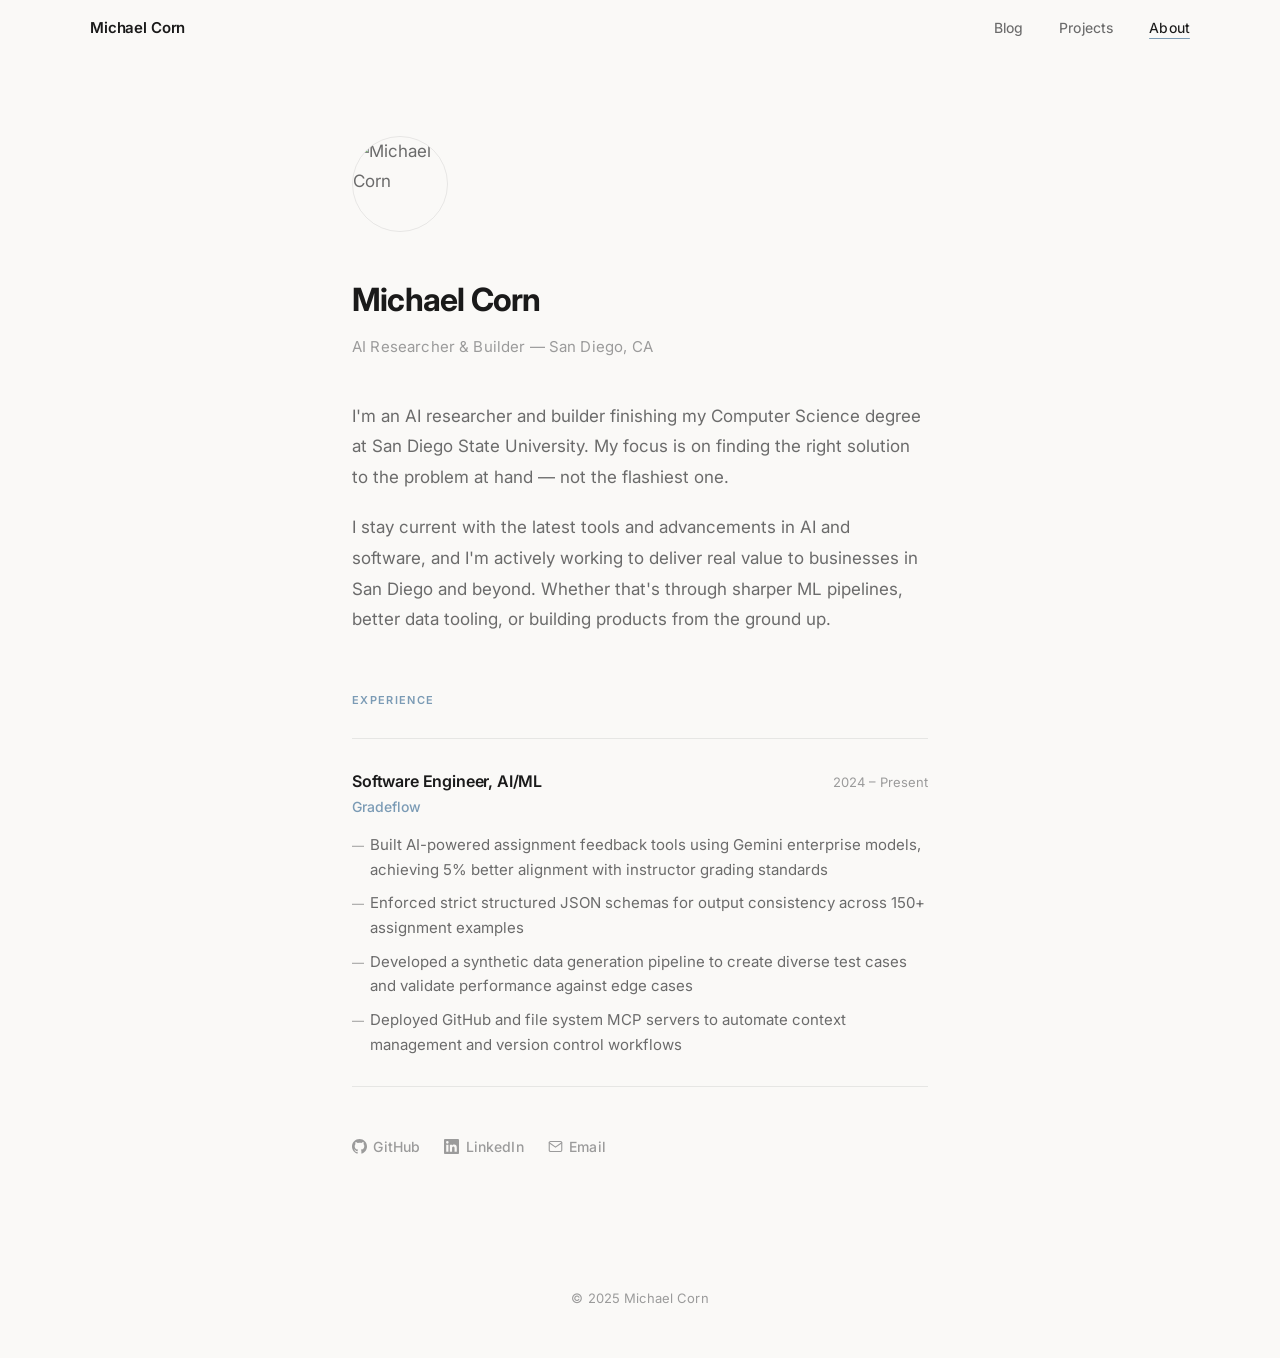
==== about.html @ 317a39fe "Added headshot to about me" ====
<!DOCTYPE html>
<html lang="en">
<head>
  <meta charset="UTF-8" />
  <meta name="viewport" content="width=device-width, initial-scale=1.0" />
  <title>About — Michael Corn</title>
  <meta name="description" content="About Michael Corn — AI researcher and builder, senior CS student at SDSU." />
  <link rel="stylesheet" href="style.css" />
</head>
<body>

  <!-- Navigation -->
  <nav class="nav scrolled" id="nav">
    <div class="nav-inner">
      <a href="index.html" class="nav-wordmark">Michael Corn</a>
      <ul class="nav-links">
        <li><a href="blog.html">Blog</a></li>
        <li><a href="projects.html">Projects</a></li>
        <li><a href="about.html" class="active">About</a></li>
      </ul>
    </div>
  </nav>

  <main class="page">
    <div class="about-wrap">

      <img src="IMG_3581.JPG" alt="Michael Corn" class="about-photo" />

      <h1 class="about-name">Michael Corn</h1>
      <p class="about-title">AI Researcher &amp; Builder &mdash; San Diego, CA</p>

      <div class="about-bio">
        <p>
          I'm an AI researcher and builder finishing my Computer Science degree at San Diego State University. My focus is on finding the right solution to the problem at hand — not the flashiest one.
        </p>
        <p>
          I stay current with the latest tools and advancements in AI and software, and I'm actively working to deliver real value to businesses in San Diego and beyond. Whether that's through sharper ML pipelines, better data tooling, or building products from the ground up.
        </p>
      </div>

      <!-- Experience -->
      <div class="experience-section">
        <p class="experience-label">Experience</p>

        <div class="experience-item">
          <div class="experience-header">
            <div>
              <div class="experience-role">Software Engineer, AI/ML</div>
              <div class="experience-company">Gradeflow</div>
            </div>
            <span class="experience-date">2024 &ndash; Present</span>
          </div>
          <ul class="experience-bullets">
            <li>Built AI-powered assignment feedback tools using Gemini enterprise models, achieving 5% better alignment with instructor grading standards</li>
            <li>Enforced strict structured JSON schemas for output consistency across 150+ assignment examples</li>
            <li>Developed a synthetic data generation pipeline to create diverse test cases and validate performance against edge cases</li>
            <li>Deployed GitHub and file system MCP servers to automate context management and version control workflows</li>
          </ul>
        </div>

      </div>

      <!-- Social / Contact -->
      <div class="social-links">
        <a class="social-link" href="https://github.com/mcorn02" target="_blank" rel="noopener noreferrer">
          <svg width="15" height="15" viewBox="0 0 24 24" fill="currentColor">
            <path d="M12 0C5.374 0 0 5.373 0 12c0 5.302 3.438 9.8 8.207 11.387.599.111.793-.261.793-.577v-2.234c-3.338.726-4.033-1.416-4.033-1.416-.546-1.387-1.333-1.756-1.333-1.756-1.089-.745.083-.729.083-.729 1.205.084 1.839 1.237 1.839 1.237 1.07 1.834 2.807 1.304 3.492.997.107-.775.418-1.305.762-1.604-2.665-.305-5.467-1.334-5.467-5.931 0-1.311.469-2.381 1.236-3.221-.124-.303-.535-1.524.117-3.176 0 0 1.008-.322 3.301 1.23A11.509 11.509 0 0112 5.803c1.02.005 2.047.138 3.006.404 2.291-1.552 3.297-1.23 3.297-1.23.653 1.653.242 2.874.118 3.176.77.84 1.235 1.911 1.235 3.221 0 4.609-2.807 5.624-5.479 5.921.43.372.823 1.102.823 2.222v3.293c0 .319.192.694.801.576C20.566 21.797 24 17.3 24 12c0-6.627-5.373-12-12-12z"/>
          </svg>
          GitHub
        </a>
        <a class="social-link" href="https://linkedin.com/in/michael-corn" target="_blank" rel="noopener noreferrer">
          <svg width="15" height="15" viewBox="0 0 24 24" fill="currentColor">
            <path d="M20.447 20.452h-3.554v-5.569c0-1.328-.027-3.037-1.852-3.037-1.853 0-2.136 1.445-2.136 2.939v5.667H9.351V9h3.414v1.561h.046c.477-.9 1.637-1.85 3.37-1.85 3.601 0 4.267 2.37 4.267 5.455v6.286zM5.337 7.433a2.062 2.062 0 01-2.063-2.065 2.064 2.064 0 112.063 2.065zm1.782 13.019H3.555V9h3.564v11.452zM22.225 0H1.771C.792 0 0 .774 0 1.729v20.542C0 23.227.792 24 1.771 24h20.451C23.2 24 24 23.227 24 22.271V1.729C24 .774 23.2 0 22.222 0h.003z"/>
          </svg>
          LinkedIn
        </a>
        <a class="social-link" href="michaelcorn02@gmail.com">
          <svg width="15" height="15" viewBox="0 0 24 24" fill="none" stroke="currentColor" stroke-width="1.8" stroke-linecap="round" stroke-linejoin="round">
            <path d="M4 4h16c1.1 0 2 .9 2 2v12c0 1.1-.9 2-2 2H4c-1.1 0-2-.9-2-2V6c0-1.1.9-2 2-2z"/>
            <polyline points="22,6 12,13 2,6"/>
          </svg>
          Email
        </a>
      </div>

    </div>
  </main>

  <footer>
    &copy; 2025 Michael Corn
  </footer>

  <script>
    const nav = document.getElementById('nav');
    window.addEventListener('scroll', () => {
      nav.classList.toggle('scrolled', window.scrollY > 10);
    });
  </script>

</body>
</html>
---- style.css ----
/* ============================================================
   Michael Corn — Portfolio
   Design: Minimalist, warm off-white, dusty blue accent
   Font: Inter (Google Fonts)
   ============================================================ */

@import url('https://fonts.googleapis.com/css2?family=Inter:wght@300;400;500;600;700&display=swap');

/* ── Reset & Base ────────────────────────────────────────── */

*, *::before, *::after {
  box-sizing: border-box;
  margin: 0;
  padding: 0;
}

:root {
  --bg:          #FAF9F7;
  --surface:     rgba(250, 249, 247, 0.82);
  --text-head:   #1A1A1A;
  --text-body:   #6B6B6B;
  --text-muted:  #9B9B9B;
  --accent:      #7B9BB5;
  --accent-soft: rgba(123, 155, 181, 0.12);
  --border:      rgba(0, 0, 0, 0.08);
  --radius:      10px;
  --nav-h:       56px;
  --max-w:       1100px;
  --max-w-prose: 640px;
}

html {
  scroll-behavior: smooth;
}

body {
  font-family: 'Inter', -apple-system, BlinkMacSystemFont, sans-serif;
  background-color: var(--bg);
  color: var(--text-body);
  font-size: 17px;
  line-height: 1.75;
  -webkit-font-smoothing: antialiased;
  min-height: 100vh;
}

a {
  color: inherit;
  text-decoration: none;
}

img {
  display: block;
  max-width: 100%;
}

/* ── Navigation ──────────────────────────────────────────── */

.nav {
  position: fixed;
  top: 0;
  left: 0;
  right: 0;
  height: var(--nav-h);
  z-index: 100;
  display: flex;
  align-items: center;
  padding: 0 2rem;
  transition: background 0.3s ease, backdrop-filter 0.3s ease;
}

.nav.scrolled {
  background: var(--surface);
  backdrop-filter: blur(14px);
  -webkit-backdrop-filter: blur(14px);
}

.nav-inner {
  width: 100%;
  max-width: var(--max-w);
  margin: 0 auto;
  display: flex;
  align-items: center;
  justify-content: space-between;
}

.nav-wordmark {
  font-size: 15px;
  font-weight: 600;
  letter-spacing: -0.01em;
  color: var(--text-head);
  transition: opacity 0.2s;
}

.nav-wordmark:hover {
  opacity: 0.65;
}

.nav-links {
  display: flex;
  gap: 2.25rem;
  list-style: none;
}

.nav-links a {
  font-size: 14px;
  font-weight: 450;
  color: var(--text-body);
  letter-spacing: 0.01em;
  transition: color 0.2s;
  position: relative;
}

.nav-links a:hover,
.nav-links a.active {
  color: var(--text-head);
}

.nav-links a.active::after {
  content: '';
  position: absolute;
  bottom: -3px;
  left: 0;
  right: 0;
  height: 1.5px;
  background: var(--accent);
  border-radius: 2px;
}

/* ── Page wrapper ────────────────────────────────────────── */

.page {
  padding-top: var(--nav-h);
  min-height: 100vh;
}

/* ── Hero (index) ────────────────────────────────────────── */

.hero {
  position: relative;
  display: flex;
  align-items: center;
  justify-content: center;
  min-height: 100vh;
  text-align: center;
  overflow: hidden;
  padding: 4rem 2rem;
}

/* Ambient blobs */
.blob-container {
  position: absolute;
  inset: 0;
  pointer-events: none;
  overflow: hidden;
}

.blob {
  position: absolute;
  border-radius: 50%;
  filter: blur(90px);
  opacity: 0.18;
  animation-timing-function: ease-in-out;
  animation-iteration-count: infinite;
  animation-direction: alternate;
}

.blob-1 {
  width: 480px;
  height: 480px;
  background: #7B9BB5;
  top: -80px;
  left: -100px;
  animation: blob-drift-1 14s infinite alternate;
}

.blob-2 {
  width: 420px;
  height: 420px;
  background: #B5C9D8;
  bottom: -60px;
  right: -80px;
  animation: blob-drift-2 18s infinite alternate;
}

.blob-3 {
  width: 300px;
  height: 300px;
  background: #C9B99A;
  top: 40%;
  left: 55%;
  animation: blob-drift-3 22s infinite alternate;
}

@keyframes blob-drift-1 {
  0%   { transform: translate(0, 0) scale(1); }
  50%  { transform: translate(60px, 40px) scale(1.08); }
  100% { transform: translate(20px, 80px) scale(0.95); }
}

@keyframes blob-drift-2 {
  0%   { transform: translate(0, 0) scale(1); }
  50%  { transform: translate(-50px, -30px) scale(1.1); }
  100% { transform: translate(-20px, -70px) scale(0.92); }
}

@keyframes blob-drift-3 {
  0%   { transform: translate(0, 0) scale(1); }
  50%  { transform: translate(30px, -50px) scale(1.05); }
  100% { transform: translate(-40px, 20px) scale(0.96); }
}

.hero-content {
  position: relative;
  z-index: 1;
}

.hero-greeting {
  font-size: clamp(2.8rem, 6vw, 4.5rem);
  font-weight: 700;
  color: var(--text-head);
  letter-spacing: -0.03em;
  line-height: 1.1;
  margin-bottom: 1.1rem;
}

.hero-sub {
  font-size: clamp(1rem, 2vw, 1.2rem);
  font-weight: 400;
  color: var(--text-body);
  letter-spacing: 0.01em;
}

.hero-accent-dot {
  display: inline-block;
  width: 6px;
  height: 6px;
  background: var(--accent);
  border-radius: 50%;
  margin-left: 2px;
  vertical-align: middle;
  position: relative;
  top: -2px;
}

/* ── Section layout ──────────────────────────────────────── */

.section {
  max-width: var(--max-w);
  margin: 0 auto;
  padding: 5rem 2rem;
}

.section-label {
  font-size: 11px;
  font-weight: 600;
  letter-spacing: 0.12em;
  text-transform: uppercase;
  color: var(--accent);
  margin-bottom: 2.5rem;
}

.section-title {
  font-size: clamp(1.8rem, 3vw, 2.5rem);
  font-weight: 700;
  color: var(--text-head);
  letter-spacing: -0.02em;
  margin-bottom: 3rem;
  line-height: 1.2;
}

/* ── Projects Grid ───────────────────────────────────────── */

.projects-grid {
  display: grid;
  grid-template-columns: repeat(2, 1fr);
  gap: 1.5rem;
}

.project-card {
  background: #fff;
  border: 1px solid var(--border);
  border-radius: var(--radius);
  padding: 2rem;
  display: flex;
  flex-direction: column;
  gap: 0.75rem;
  transition: transform 0.22s ease, box-shadow 0.22s ease, border-color 0.22s ease;
  text-decoration: none;
  cursor: pointer;
}

.project-card:hover {
  transform: translateY(-3px);
  box-shadow: 0 8px 32px rgba(0, 0, 0, 0.07);
  border-color: rgba(123, 155, 181, 0.35);
}

.project-card-header {
  display: flex;
  align-items: flex-start;
  justify-content: space-between;
  gap: 1rem;
}

.project-name {
  font-size: 1.05rem;
  font-weight: 600;
  color: var(--text-head);
  letter-spacing: -0.01em;
  line-height: 1.3;
}

.project-link-icon {
  flex-shrink: 0;
  color: var(--text-muted);
  transition: color 0.2s;
  margin-top: 2px;
}

.project-card:hover .project-link-icon {
  color: var(--accent);
}

.project-desc {
  font-size: 15px;
  color: var(--text-body);
  line-height: 1.65;
}

.project-tags {
  display: flex;
  flex-wrap: wrap;
  gap: 0.5rem;
  margin-top: 0.5rem;
}

.tag {
  font-size: 10px;
  font-weight: 600;
  letter-spacing: 0.1em;
  text-transform: uppercase;
  color: var(--accent);
  background: var(--accent-soft);
  padding: 3px 8px;
  border-radius: 4px;
}

/* ── Blog List ───────────────────────────────────────────── */

.blog-list {
  display: flex;
  flex-direction: column;
}

.blog-post {
  display: flex;
  flex-direction: column;
  gap: 0.35rem;
  padding: 2rem 0;
  border-bottom: 1px solid var(--border);
  text-decoration: none;
  transition: padding-left 0.2s ease;
}

.blog-post:first-child {
  border-top: 1px solid var(--border);
}

.blog-post:hover {
  padding-left: 0.4rem;
}

.blog-post-title {
  font-size: 1.1rem;
  font-weight: 500;
  color: var(--text-head);
  letter-spacing: -0.01em;
  line-height: 1.4;
  transition: color 0.2s;
}

.blog-post:hover .blog-post-title {
  color: var(--accent);
}

.blog-post-meta {
  font-size: 13px;
  color: var(--text-muted);
  letter-spacing: 0.01em;
}

.blog-post-desc {
  font-size: 15px;
  color: var(--text-body);
  margin-top: 0.15rem;
}

.blog-empty {
  padding: 4rem 0;
  color: var(--text-muted);
  font-size: 15px;
  font-style: italic;
  border-top: 1px solid var(--border);
  border-bottom: 1px solid var(--border);
}

/* ── About ───────────────────────────────────────────────── */

.about-wrap {
  max-width: var(--max-w-prose);
  margin: 0 auto;
  padding: 5rem 2rem;
}

.about-photo {
  width: 96px;
  height: 96px;
  border-radius: 50%;
  object-fit: cover;
  filter: grayscale(20%);
  margin-bottom: 2.5rem;
  border: 1px solid var(--border);
}

.about-photo-placeholder {
  width: 96px;
  height: 96px;
  border-radius: 50%;
  background: var(--accent-soft);
  border: 1px solid rgba(123, 155, 181, 0.2);
  margin-bottom: 2.5rem;
  display: flex;
  align-items: center;
  justify-content: center;
  font-size: 28px;
  font-weight: 700;
  color: var(--accent);
  letter-spacing: -0.02em;
}

.about-name {
  font-size: 2rem;
  font-weight: 700;
  color: var(--text-head);
  letter-spacing: -0.025em;
  margin-bottom: 0.4rem;
}

.about-title {
  font-size: 15px;
  color: var(--text-muted);
  margin-bottom: 2.5rem;
  letter-spacing: 0.01em;
}

.about-bio {
  font-size: 17px;
  color: var(--text-body);
  line-height: 1.8;
  margin-bottom: 3.5rem;
}

.about-bio p + p {
  margin-top: 1.25rem;
}

/* Experience section on about page */
.experience-section {
  margin-top: 3rem;
}

.experience-label {
  font-size: 11px;
  font-weight: 600;
  letter-spacing: 0.12em;
  text-transform: uppercase;
  color: var(--accent);
  margin-bottom: 1.75rem;
}

.experience-item {
  padding: 1.75rem 0;
  border-top: 1px solid var(--border);
}

.experience-item:last-child {
  border-bottom: 1px solid var(--border);
}

.experience-header {
  display: flex;
  align-items: baseline;
  justify-content: space-between;
  gap: 1rem;
  margin-bottom: 0.3rem;
  flex-wrap: wrap;
}

.experience-role {
  font-size: 16px;
  font-weight: 600;
  color: var(--text-head);
  letter-spacing: -0.01em;
}

.experience-company {
  font-size: 14px;
  font-weight: 500;
  color: var(--accent);
}

.experience-date {
  font-size: 13px;
  color: var(--text-muted);
  white-space: nowrap;
}

.experience-bullets {
  list-style: none;
  margin-top: 0.85rem;
  display: flex;
  flex-direction: column;
  gap: 0.55rem;
}

.experience-bullets li {
  font-size: 15px;
  color: var(--text-body);
  line-height: 1.65;
  padding-left: 1.1rem;
  position: relative;
}

.experience-bullets li::before {
  content: '—';
  position: absolute;
  left: 0;
  color: var(--text-muted);
  font-size: 12px;
  top: 3px;
}

/* Social links */
.social-links {
  display: flex;
  gap: 1.5rem;
  margin-top: 3rem;
  flex-wrap: wrap;
}

.social-link {
  font-size: 14px;
  font-weight: 500;
  color: var(--text-muted);
  letter-spacing: 0.01em;
  transition: color 0.2s;
  display: flex;
  align-items: center;
  gap: 0.4rem;
}

.social-link:hover {
  color: var(--accent);
}

/* ── Footer ──────────────────────────────────────────────── */

footer {
  text-align: center;
  padding: 3rem 2rem;
  font-size: 13px;
  color: var(--text-muted);
  letter-spacing: 0.01em;
}

/* ── Responsive ──────────────────────────────────────────── */

@media (max-width: 720px) {
  .nav {
    padding: 0 1.25rem;
  }

  .nav-links {
    gap: 1.5rem;
  }

  .projects-grid {
    grid-template-columns: 1fr;
  }

  .section {
    padding: 3.5rem 1.25rem;
  }

  .about-wrap {
    padding: 3.5rem 1.25rem;
  }

  .experience-header {
    flex-direction: column;
    gap: 0.15rem;
  }

  .blob-1 {
    width: 320px;
    height: 320px;
  }

  .blob-2 {
    width: 280px;
    height: 280px;
  }

  .blob-3 {
    display: none;
  }
}
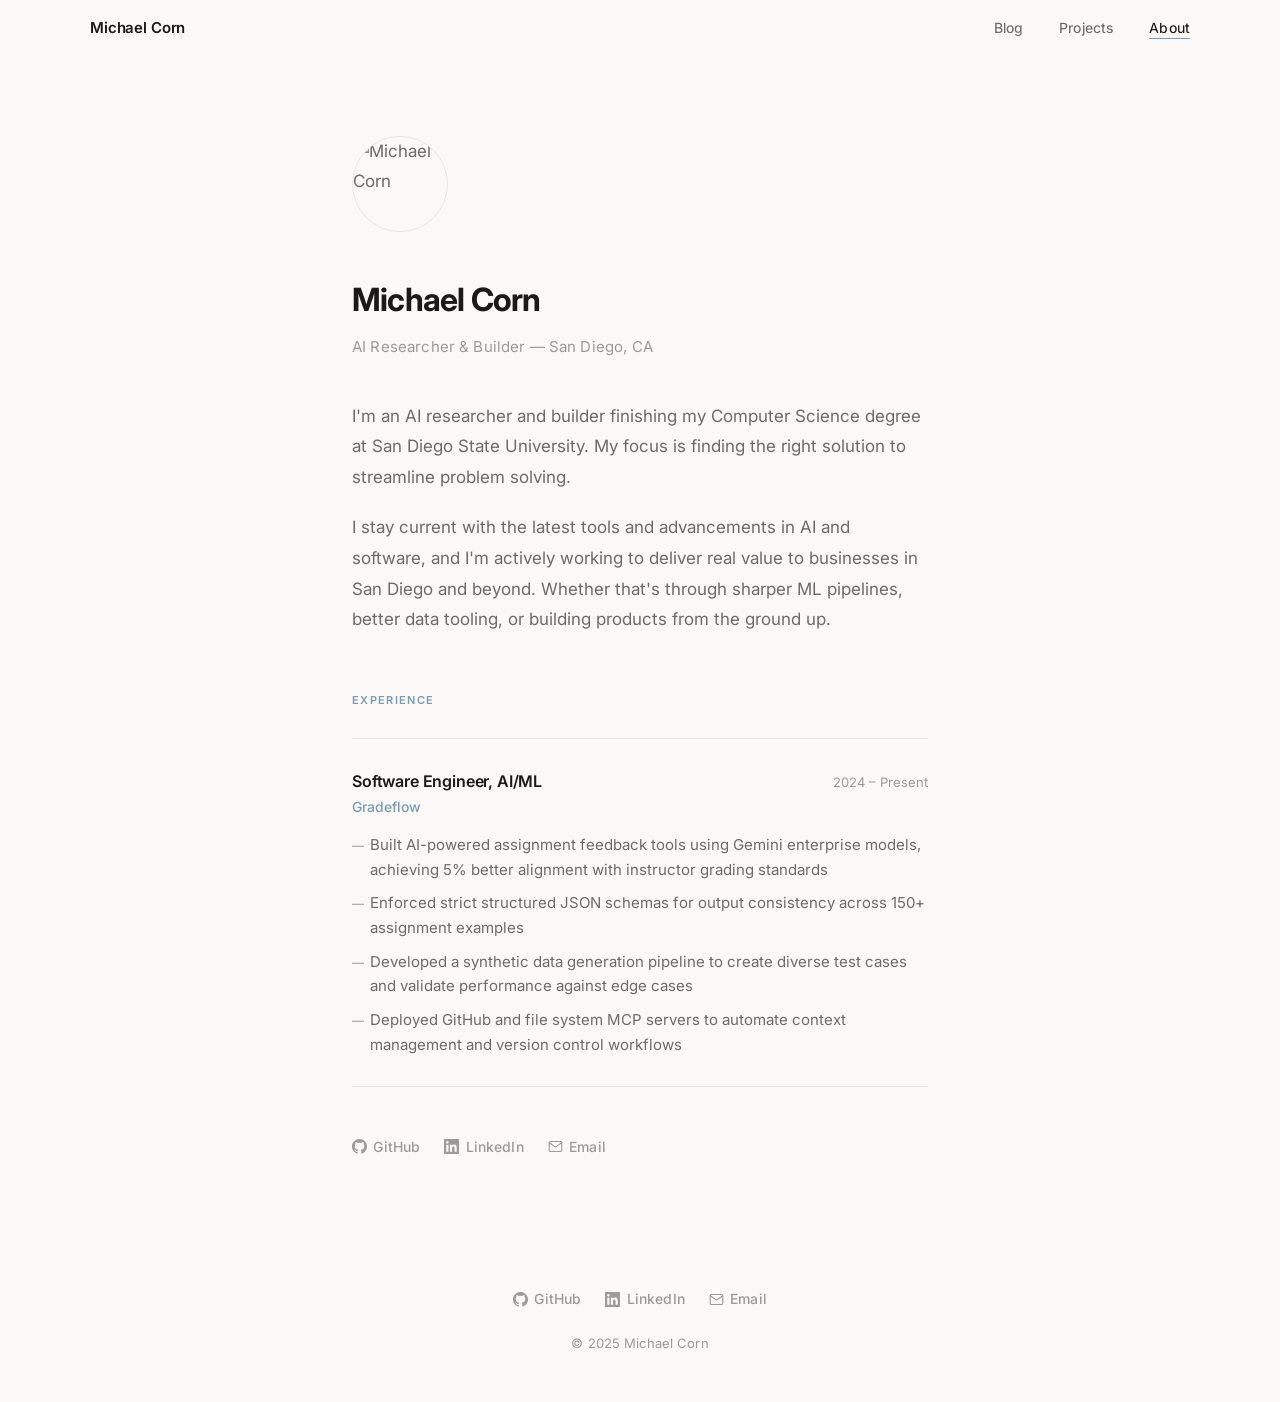
==== commit 0d9febca: "fix: broken mailto link and normalize footers across all pages - Fix missing mailto: scheme on email" ====
--- a/about.html
+++ b/about.html
@@ -5,7 +5,13 @@
   <meta name="viewport" content="width=device-width, initial-scale=1.0" />
   <title>About — Michael Corn</title>
   <meta name="description" content="About Michael Corn — AI researcher and builder, senior CS student at SDSU." />
+  <link rel="preconnect" href="https://fonts.googleapis.com" />
+  <link rel="preconnect" href="https://fonts.gstatic.com" crossorigin />
+  <link rel="stylesheet" href="https://fonts.googleapis.com/css2?family=Inter:wght@300;400;500;600;700&display=swap" />
   <link rel="stylesheet" href="style.css" />
+  <link rel="prefetch" href="index.html" />
+  <link rel="prefetch" href="projects.html" />
+  <link rel="prefetch" href="blog.html" />
 </head>
 <body>
 
@@ -31,7 +37,7 @@
 
       <div class="about-bio">
         <p>
-          I'm an AI researcher and builder finishing my Computer Science degree at San Diego State University. My focus is on finding the right solution to the problem at hand — not the flashiest one.
+          I'm an AI researcher and builder finishing my Computer Science degree at San Diego State University. My focus is finding the right solution to streamline problem solving.
         </p>
         <p>
           I stay current with the latest tools and advancements in AI and software, and I'm actively working to deliver real value to businesses in San Diego and beyond. Whether that's through sharper ML pipelines, better data tooling, or building products from the ground up.
@@ -74,7 +80,7 @@
           </svg>
           LinkedIn
         </a>
-        <a class="social-link" href="michaelcorn02@gmail.com">
+        <a class="social-link" href="mailto:michaelcorn02@gmail.com">
           <svg width="15" height="15" viewBox="0 0 24 24" fill="none" stroke="currentColor" stroke-width="1.8" stroke-linecap="round" stroke-linejoin="round">
             <path d="M4 4h16c1.1 0 2 .9 2 2v12c0 1.1-.9 2-2 2H4c-1.1 0-2-.9-2-2V6c0-1.1.9-2 2-2z"/>
             <polyline points="22,6 12,13 2,6"/>
@@ -87,7 +93,21 @@
   </main>
 
   <footer>
-    &copy; 2025 Michael Corn
+    <div class="footer-links">
+      <a class="social-link" href="https://github.com/mcorn02" target="_blank" rel="noopener noreferrer">
+        <svg width="15" height="15" viewBox="0 0 24 24" fill="currentColor"><path d="M12 0C5.374 0 0 5.373 0 12c0 5.302 3.438 9.8 8.207 11.387.599.111.793-.261.793-.577v-2.234c-3.338.726-4.033-1.416-4.033-1.416-.546-1.387-1.333-1.756-1.333-1.756-1.089-.745.083-.729.083-.729 1.205.084 1.839 1.237 1.839 1.237 1.07 1.834 2.807 1.304 3.492.997.107-.775.418-1.305.762-1.604-2.665-.305-5.467-1.334-5.467-5.931 0-1.311.469-2.381 1.236-3.221-.124-.303-.535-1.524.117-3.176 0 0 1.008-.322 3.301 1.23A11.509 11.509 0 0112 5.803c1.02.005 2.047.138 3.006.404 2.291-1.552 3.297-1.23 3.297-1.23.653 1.653.242 2.874.118 3.176.77.84 1.235 1.911 1.235 3.221 0 4.609-2.807 5.624-5.479 5.921.43.372.823 1.102.823 2.222v3.293c0 .319.192.694.801.576C20.566 21.797 24 17.3 24 12c0-6.627-5.373-12-12-12z"/></svg>
+        GitHub
+      </a>
+      <a class="social-link" href="https://linkedin.com/in/michael-corn" target="_blank" rel="noopener noreferrer">
+        <svg width="15" height="15" viewBox="0 0 24 24" fill="currentColor"><path d="M20.447 20.452h-3.554v-5.569c0-1.328-.027-3.037-1.852-3.037-1.853 0-2.136 1.445-2.136 2.939v5.667H9.351V9h3.414v1.561h.046c.477-.9 1.637-1.85 3.37-1.85 3.601 0 4.267 2.37 4.267 5.455v6.286zM5.337 7.433a2.062 2.062 0 01-2.063-2.065 2.064 2.064 0 112.063 2.065zm1.782 13.019H3.555V9h3.564v11.452zM22.225 0H1.771C.792 0 0 .774 0 1.729v20.542C0 23.227.792 24 1.771 24h20.451C23.2 24 24 23.227 24 22.271V1.729C24 .774 23.2 0 22.222 0h.003z"/></svg>
+        LinkedIn
+      </a>
+      <a class="social-link" href="mailto:michaelcorn02@gmail.com">
+        <svg width="15" height="15" viewBox="0 0 24 24" fill="none" stroke="currentColor" stroke-width="1.8" stroke-linecap="round" stroke-linejoin="round"><path d="M4 4h16c1.1 0 2 .9 2 2v12c0 1.1-.9 2-2 2H4c-1.1 0-2-.9-2-2V6c0-1.1.9-2 2-2z"/><polyline points="22,6 12,13 2,6"/></svg>
+        Email
+      </a>
+    </div>
+    <span>&copy; 2025 Michael Corn</span>
   </footer>
 
   <script>
--- a/style.css
+++ b/style.css
@@ -4,7 +4,6 @@
    Font: Inter (Google Fonts)
    ============================================================ */
 
-@import url('https://fonts.googleapis.com/css2?family=Inter:wght@300;400;500;600;700&display=swap');
 
 /* ── Reset & Base ────────────────────────────────────────── */
 
@@ -65,13 +64,7 @@
   display: flex;
   align-items: center;
   padding: 0 2rem;
-  transition: background 0.3s ease, backdrop-filter 0.3s ease;
-}
-
-.nav.scrolled {
-  background: var(--surface);
-  backdrop-filter: blur(14px);
-  -webkit-backdrop-filter: blur(14px);
+  background: transparent;
 }
 
 .nav-inner {
@@ -92,7 +85,7 @@
 }
 
 .nav-wordmark:hover {
-  opacity: 0.65;
+  opacity: 0.0;
 }
 
 .nav-links {
@@ -144,6 +137,7 @@
   text-align: center;
   overflow: hidden;
   padding: 4rem 2rem;
+  margin-top: calc(-1 * var(--nav-h));
 }
 
 /* Ambient blobs */
@@ -158,7 +152,7 @@
   position: absolute;
   border-radius: 50%;
   filter: blur(90px);
-  opacity: 0.18;
+  opacity: 10.0;
   animation-timing-function: ease-in-out;
   animation-iteration-count: infinite;
   animation-direction: alternate;
@@ -167,7 +161,7 @@
 .blob-1 {
   width: 480px;
   height: 480px;
-  background: #7B9BB5;
+  background: #008cff;
   top: -80px;
   left: -100px;
   animation: blob-drift-1 14s infinite alternate;
@@ -176,7 +170,7 @@
 .blob-2 {
   width: 420px;
   height: 420px;
-  background: #B5C9D8;
+  background: #0091ff;
   bottom: -60px;
   right: -80px;
   animation: blob-drift-2 18s infinite alternate;
@@ -207,6 +201,42 @@
   0%   { transform: translate(0, 0) scale(1); }
   50%  { transform: translate(30px, -50px) scale(1.05); }
   100% { transform: translate(-40px, 20px) scale(0.96); }
+}
+
+.blob-text-1 {
+  width: 560px;
+  height: 560px;
+  background: #94BAD0;
+  top: 50%;
+  left: 50%;
+  transform: translate(-58%, -52%);
+  filter: blur(100px);
+  opacity: 0.5;
+  animation: blob-drift-text-1 16s infinite alternate;
+}
+
+.blob-text-2 {
+  width: 400px;
+  height: 400px;
+  background: #AECFE0;
+  top: 50%;
+  left: 50%;
+  transform: translate(-38%, -44%);
+  filter: blur(90px);
+  opacity: 0.4;
+  animation: blob-drift-text-2 20s infinite alternate;
+}
+
+@keyframes blob-drift-text-1 {
+  0%   { transform: translate(-65%, -60%) scale(1); }
+  50%  { transform: translate(-60%, -55%) scale(1.06); }
+  100% { transform: translate(-70%, -65%) scale(0.97); }
+}
+
+@keyframes blob-drift-text-2 {
+  0%   { transform: translate(-30%, -35%) scale(1); }
+  50%  { transform: translate(-35%, -40%) scale(1.08); }
+  100% { transform: translate(-25%, -30%) scale(0.95); }
 }
 
 .hero-content {
@@ -404,6 +434,71 @@
   border-bottom: 1px solid var(--border);
 }
 
+/* ── Blog Post ───────────────────────────────────────────── */
+
+.post-wrap {
+  max-width: var(--max-w-prose);
+}
+
+.post-header {
+  margin-bottom: 3rem;
+  padding-bottom: 2rem;
+  border-bottom: 1px solid var(--border);
+}
+
+.post-title {
+  font-size: clamp(1.6rem, 4vw, 2.2rem);
+  font-weight: 600;
+  color: var(--text-head);
+  letter-spacing: -0.02em;
+  line-height: 1.25;
+  margin-bottom: 0.75rem;
+}
+
+.post-meta {
+  font-size: 13px;
+  color: var(--text-muted);
+  letter-spacing: 0.01em;
+}
+
+.post-body {
+  color: var(--text-body);
+  font-size: 17px;
+  line-height: 1.8;
+}
+
+.post-body h2 {
+  font-size: 1.2rem;
+  font-weight: 600;
+  color: var(--text-head);
+  letter-spacing: -0.01em;
+  margin: 2.5rem 0 0.75rem;
+}
+
+.post-body p {
+  margin-bottom: 1.25rem;
+}
+
+.post-body a {
+  color: var(--accent);
+  text-decoration: underline;
+  text-underline-offset: 3px;
+}
+
+.post-back {
+  display: inline-flex;
+  align-items: center;
+  gap: 0.4rem;
+  font-size: 14px;
+  color: var(--text-muted);
+  margin-bottom: 2.5rem;
+  transition: color 0.2s;
+}
+
+.post-back:hover {
+  color: var(--text-head);
+}
+
 /* ── About ───────────────────────────────────────────────── */
 
 .about-wrap {
@@ -571,6 +666,19 @@
   font-size: 13px;
   color: var(--text-muted);
   letter-spacing: 0.01em;
+  display: flex;
+  flex-direction: column;
+  align-items: center;
+  gap: 1.25rem;
+}
+
+.footer-links {
+  display: flex;
+  flex-direction: row;
+  gap: 1.5rem;
+  flex-wrap: wrap;
+  justify-content: center;
+  align-items: center;
 }
 
 /* ── Responsive ──────────────────────────────────────────── */
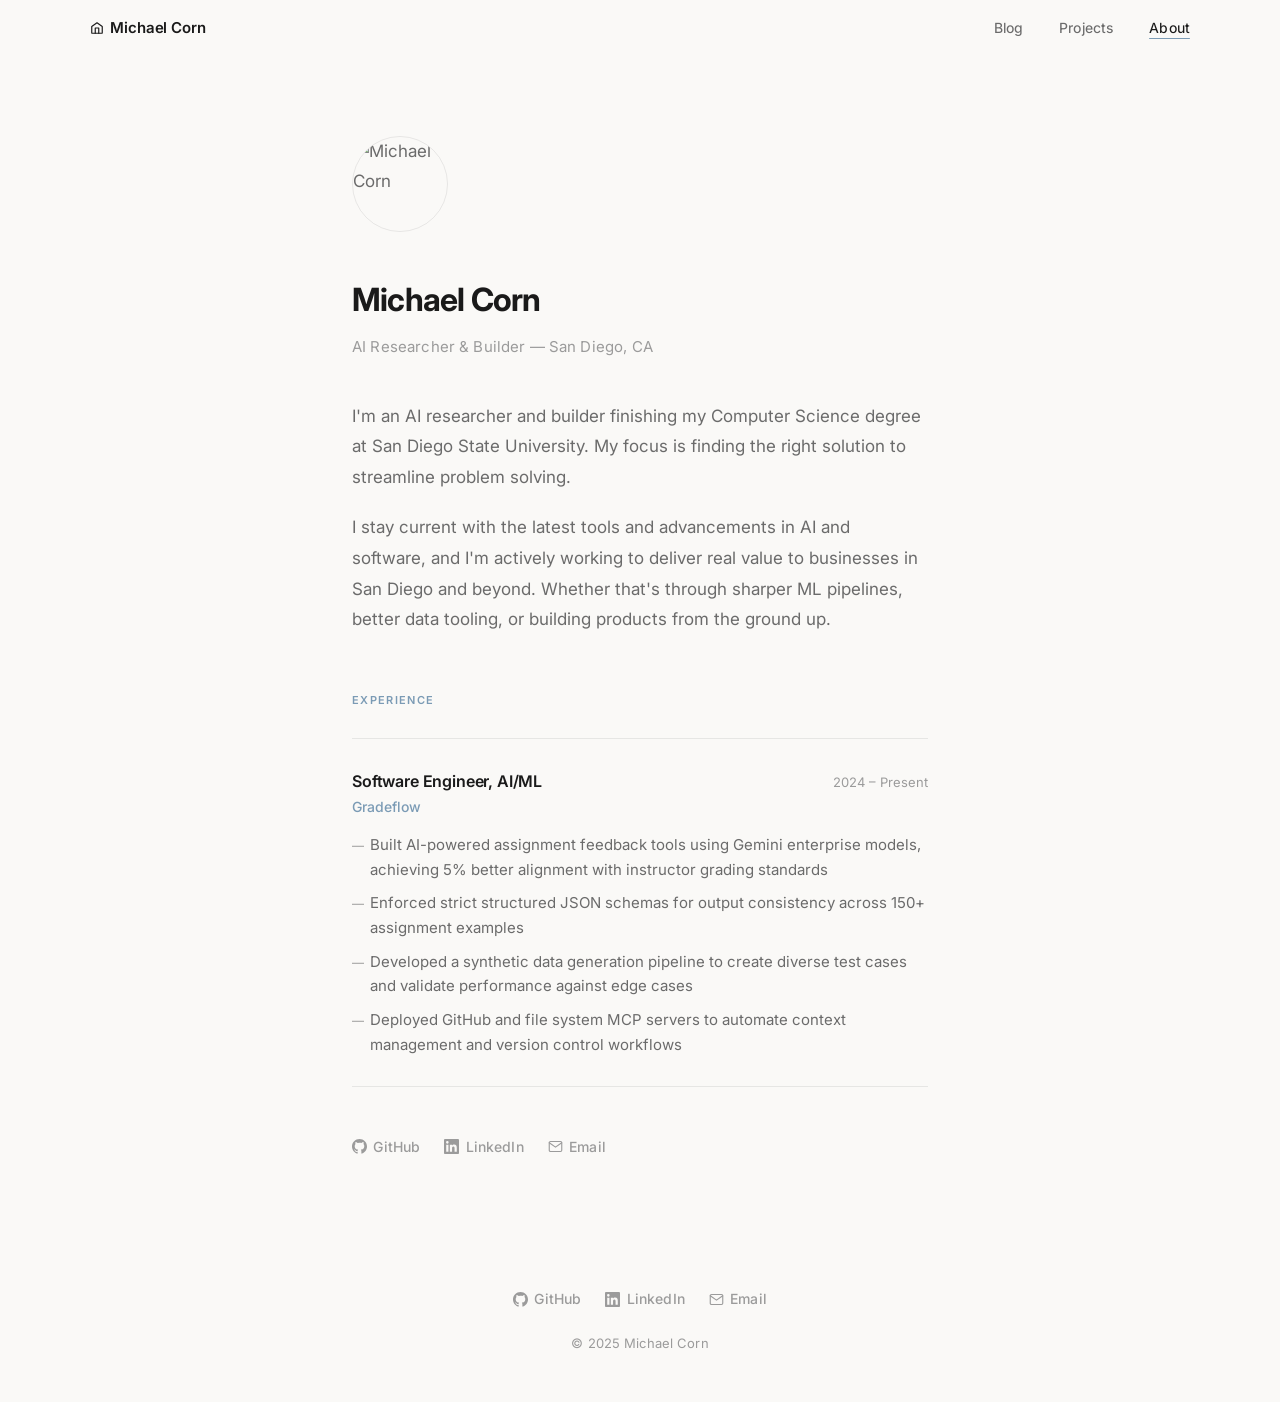
==== commit a8eb2438: "fix: nav wordmark hover and add home icon - Fix opacity: 0.0 on hover (name was disappearing complet" ====
--- a/about.html
+++ b/about.html
@@ -7,7 +7,8 @@
   <meta name="description" content="About Michael Corn — AI researcher and builder, senior CS student at SDSU." />
   <link rel="preconnect" href="https://fonts.googleapis.com" />
   <link rel="preconnect" href="https://fonts.gstatic.com" crossorigin />
-  <link rel="stylesheet" href="https://fonts.googleapis.com/css2?family=Inter:wght@300;400;500;600;700&display=swap" />
+  <link rel="stylesheet" href="https://fonts.googleapis.com/css2?family=Inter:wght@300;400;500;600;700&display=swap" media="print" onload="this.media='all'" />
+  <noscript><link rel="stylesheet" href="https://fonts.googleapis.com/css2?family=Inter:wght@300;400;500;600;700&display=swap" /></noscript>
   <link rel="stylesheet" href="style.css" />
   <link rel="prefetch" href="index.html" />
   <link rel="prefetch" href="projects.html" />
@@ -18,7 +19,7 @@
   <!-- Navigation -->
   <nav class="nav scrolled" id="nav">
     <div class="nav-inner">
-      <a href="index.html" class="nav-wordmark">Michael Corn</a>
+      <a href="index.html" class="nav-wordmark"><svg width="14" height="14" viewBox="0 0 24 24" fill="none" stroke="currentColor" stroke-width="2" stroke-linecap="round" stroke-linejoin="round"><path d="M3 9.5L12 3l9 6.5V20a1 1 0 01-1 1H4a1 1 0 01-1-1V9.5z"/><polyline points="9 21 9 12 15 12 15 21"/></svg>Michael Corn</a>
       <ul class="nav-links">
         <li><a href="blog.html">Blog</a></li>
         <li><a href="projects.html">Projects</a></li>
@@ -117,5 +118,13 @@
     });
   </script>
 
+  <script type="speculationrules">
+{
+  "prerender": [
+    { "urls": ["index.html", "about.html", "projects.html", "blog.html"] }
+  ]
+}
+</script>
+
 </body>
 </html>
--- a/style.css
+++ b/style.css
@@ -82,10 +82,17 @@
   letter-spacing: -0.01em;
   color: var(--text-head);
   transition: opacity 0.2s;
+  display: flex;
+  align-items: center;
+  gap: 0.4rem;
 }
 
 .nav-wordmark:hover {
-  opacity: 0.0;
+  opacity: 0.6;
+}
+
+.nav-wordmark svg {
+  flex-shrink: 0;
 }
 
 .nav-links {
@@ -723,3 +730,15 @@
     display: none;
   }
 }
+
+/* ── View Transitions ─────────────────────────────────── */
+
+@view-transition {
+  navigation: auto;
+}
+
+::view-transition-old(root),
+::view-transition-new(root) {
+  animation-duration: 150ms;
+  animation-timing-function: ease-in-out;
+}
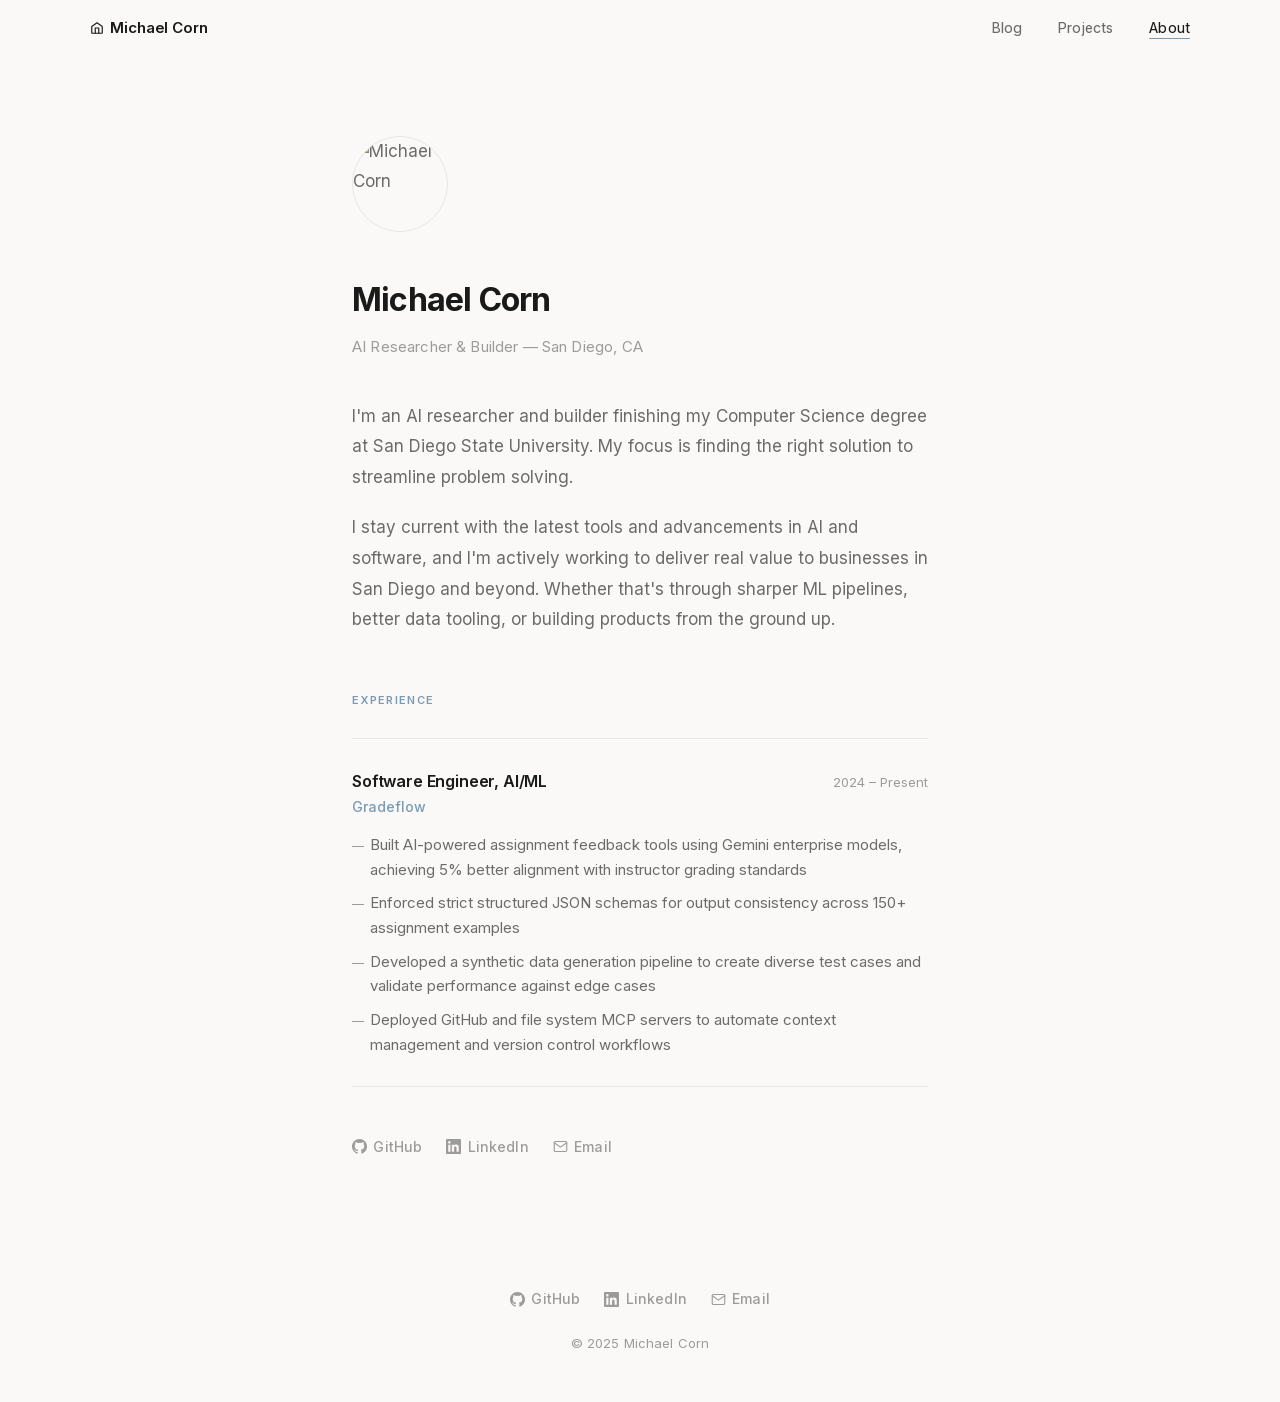
==== commit 37fbca63: "perf: self-host Inter font and fix home navigation prerender - Replace Google Fonts with self-hosted" ====
--- a/about.html
+++ b/about.html
@@ -5,14 +5,7 @@
   <meta name="viewport" content="width=device-width, initial-scale=1.0" />
   <title>About — Michael Corn</title>
   <meta name="description" content="About Michael Corn — AI researcher and builder, senior CS student at SDSU." />
-  <link rel="preconnect" href="https://fonts.googleapis.com" />
-  <link rel="preconnect" href="https://fonts.gstatic.com" crossorigin />
-  <link rel="stylesheet" href="https://fonts.googleapis.com/css2?family=Inter:wght@300;400;500;600;700&display=swap" media="print" onload="this.media='all'" />
-  <noscript><link rel="stylesheet" href="https://fonts.googleapis.com/css2?family=Inter:wght@300;400;500;600;700&display=swap" /></noscript>
   <link rel="stylesheet" href="style.css" />
-  <link rel="prefetch" href="index.html" />
-  <link rel="prefetch" href="projects.html" />
-  <link rel="prefetch" href="blog.html" />
 </head>
 <body>
 
@@ -119,11 +112,7 @@
   </script>
 
   <script type="speculationrules">
-{
-  "prerender": [
-    { "urls": ["index.html", "about.html", "projects.html", "blog.html"] }
-  ]
-}
+{"prerender":[{"urls":["index.html"]}]}
 </script>
 
 </body>
--- a/style.css
+++ b/style.css
@@ -1,8 +1,28 @@
 /* ============================================================
    Michael Corn — Portfolio
    Design: Minimalist, warm off-white, dusty blue accent
-   Font: Inter (Google Fonts)
+   Font: Inter (self-hosted)
    ============================================================ */
+
+/* ── Fonts ───────────────────────────────────────────────── */
+
+@font-face {
+  font-family: 'Inter';
+  font-style: normal;
+  font-weight: 300 700;
+  font-display: swap;
+  src: url('fonts/inter-latin-ext.woff2') format('woff2');
+  unicode-range: U+0100-02BA, U+02BD-02C5, U+02C7-02CC, U+02CE-02D7, U+02DD-02FF, U+0304, U+0308, U+0329, U+1D00-1DBF, U+1E00-1E9F, U+1EF2-1EFF, U+2020, U+20A0-20AB, U+20AD-20C0, U+2113, U+2C60-2C7F, U+A720-A7FF;
+}
+
+@font-face {
+  font-family: 'Inter';
+  font-style: normal;
+  font-weight: 300 700;
+  font-display: swap;
+  src: url('fonts/inter-latin.woff2') format('woff2');
+  unicode-range: U+0000-00FF, U+0131, U+0152-0153, U+02BB-02BC, U+02C6, U+02DA, U+02DC, U+0304, U+0308, U+0329, U+2000-206F, U+20AC, U+2122, U+2191, U+2193, U+2212, U+2215, U+FEFF, U+FFFD;
+}
 
 
 /* ── Reset & Base ────────────────────────────────────────── */
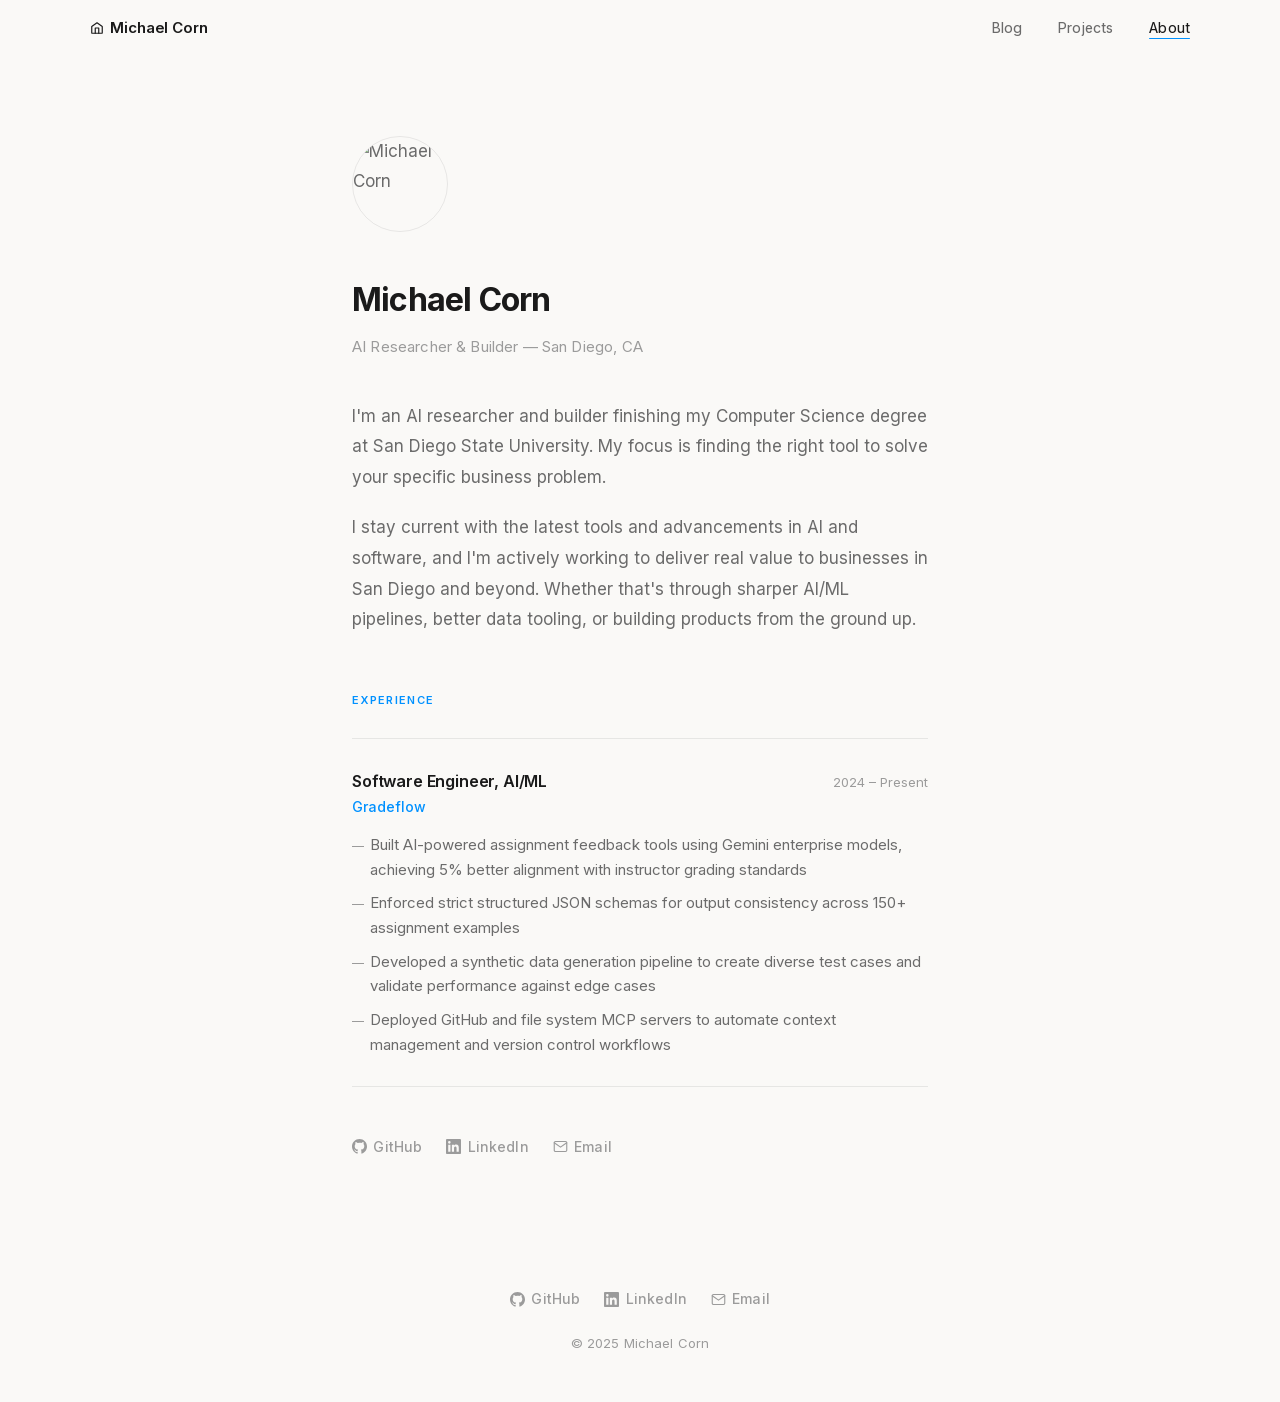
==== commit 9cb25314: "feat: add intro section below hero with pitch bio and CTA Adds a bio + call-to-action section that u" ====
--- a/about.html
+++ b/about.html
@@ -5,6 +5,7 @@
   <meta name="viewport" content="width=device-width, initial-scale=1.0" />
   <title>About — Michael Corn</title>
   <meta name="description" content="About Michael Corn — AI researcher and builder, senior CS student at SDSU." />
+  <link rel="icon" type="image/png" href="/favicon.png" />
   <link rel="stylesheet" href="style.css" />
 </head>
 <body>
@@ -31,10 +32,10 @@
 
       <div class="about-bio">
         <p>
-          I'm an AI researcher and builder finishing my Computer Science degree at San Diego State University. My focus is finding the right solution to streamline problem solving.
+          I'm an AI researcher and builder finishing my Computer Science degree at San Diego State University. My focus is finding the right tool to solve your specific business problem.
         </p>
         <p>
-          I stay current with the latest tools and advancements in AI and software, and I'm actively working to deliver real value to businesses in San Diego and beyond. Whether that's through sharper ML pipelines, better data tooling, or building products from the ground up.
+          I stay current with the latest tools and advancements in AI and software, and I'm actively working to deliver real value to businesses in San Diego and beyond. Whether that's through sharper AI/ML pipelines, better data tooling, or building products from the ground up.
         </p>
       </div>
 
--- a/style.css
+++ b/style.css
@@ -39,8 +39,8 @@
   --text-head:   #1A1A1A;
   --text-body:   #6B6B6B;
   --text-muted:  #9B9B9B;
-  --accent:      #7B9BB5;
-  --accent-soft: rgba(123, 155, 181, 0.12);
+  --accent:      #0091ff;
+  --accent-soft: rgba(0, 145, 255, 0.10);
   --border:      rgba(0, 0, 0, 0.08);
   --radius:      10px;
   --nav-h:       56px;
@@ -266,9 +266,21 @@
   100% { transform: translate(-25%, -30%) scale(0.95); }
 }
 
+.hero::after {
+  content: '';
+  position: absolute;
+  bottom: 0;
+  left: 0;
+  right: 0;
+  height: 220px;
+  background: linear-gradient(to bottom, transparent, var(--bg));
+  z-index: 0;
+  pointer-events: none;
+}
+
 .hero-content {
   position: relative;
-  z-index: 1;
+  z-index: 2;
 }
 
 .hero-greeting {
@@ -285,6 +297,32 @@
   font-weight: 400;
   color: var(--text-body);
   letter-spacing: 0.01em;
+}
+
+.hero-links {
+  display: flex;
+  gap: 1rem;
+  justify-content: center;
+  margin-top: 2.5rem;
+}
+
+.hero-link {
+  padding: 0.65rem 1.5rem;
+  border: 1px solid var(--border);
+  border-radius: 999px;
+  font-size: 0.9rem;
+  font-weight: 500;
+  color: var(--text-head);
+  text-decoration: none;
+  background: rgba(255, 255, 255, 0.6);
+  backdrop-filter: blur(8px);
+  transition: border-color 0.2s, color 0.2s, background 0.2s;
+}
+
+.hero-link:hover {
+  border-color: var(--accent);
+  color: var(--accent);
+  background: rgba(255, 255, 255, 0.85);
 }
 
 .hero-accent-dot {
@@ -299,6 +337,43 @@
   top: -2px;
 }
 
+/* ── Intro Section (index) ───────────────────────────────── */
+
+.intro-section {
+  padding: 5rem 2rem;
+}
+
+.intro-wrap {
+  max-width: var(--max-w-prose);
+  margin: 0 auto;
+  display: flex;
+  flex-direction: column;
+  align-items: flex-start;
+  gap: 2rem;
+}
+
+.intro-bio {
+  font-size: clamp(1rem, 1.8vw, 1.15rem);
+  color: var(--text-body);
+  line-height: 1.75;
+}
+
+.intro-cta {
+  display: inline-block;
+  padding: 0.65rem 1.5rem;
+  background: var(--accent);
+  color: #fff;
+  border-radius: 999px;
+  font-size: 0.9rem;
+  font-weight: 500;
+  text-decoration: none;
+  transition: opacity 0.2s;
+}
+
+.intro-cta:hover {
+  opacity: 0.85;
+}
+
 /* ── Section layout ──────────────────────────────────────── */
 
 .section {
@@ -328,28 +403,28 @@
 /* ── Projects Grid ───────────────────────────────────────── */
 
 .projects-grid {
-  display: grid;
-  grid-template-columns: repeat(2, 1fr);
-  gap: 1.5rem;
+  display: flex;
+  flex-direction: column;
 }
 
 .project-card {
-  background: #fff;
-  border: 1px solid var(--border);
-  border-radius: var(--radius);
-  padding: 2rem;
   display: flex;
   flex-direction: column;
   gap: 0.75rem;
-  transition: transform 0.22s ease, box-shadow 0.22s ease, border-color 0.22s ease;
+  padding: 2rem 0 2rem 1.25rem;
+  border-bottom: 1px solid var(--border);
+  border-left: 3px solid transparent;
   text-decoration: none;
-  cursor: pointer;
+  transition: padding-left 0.2s ease, border-left-color 0.2s ease;
+}
+
+.project-card:first-child {
+  border-top: 1px solid var(--border);
 }
 
 .project-card:hover {
-  transform: translateY(-3px);
-  box-shadow: 0 8px 32px rgba(0, 0, 0, 0.07);
-  border-color: rgba(123, 155, 181, 0.35);
+  padding-left: 1.65rem;
+  border-left-color: var(--accent);
 }
 
 .project-card-header {
@@ -376,6 +451,11 @@
 
 .project-card:hover .project-link-icon {
   color: var(--accent);
+}
+
+.project-card:hover .project-name {
+  color: var(--accent);
+  transition: color 0.2s;
 }
 
 .project-desc {
@@ -736,6 +816,10 @@
     gap: 0.15rem;
   }
 
+  .intro-section {
+    padding: 3.5rem 1.25rem;
+  }
+
   .blob-1 {
     width: 320px;
     height: 320px;
